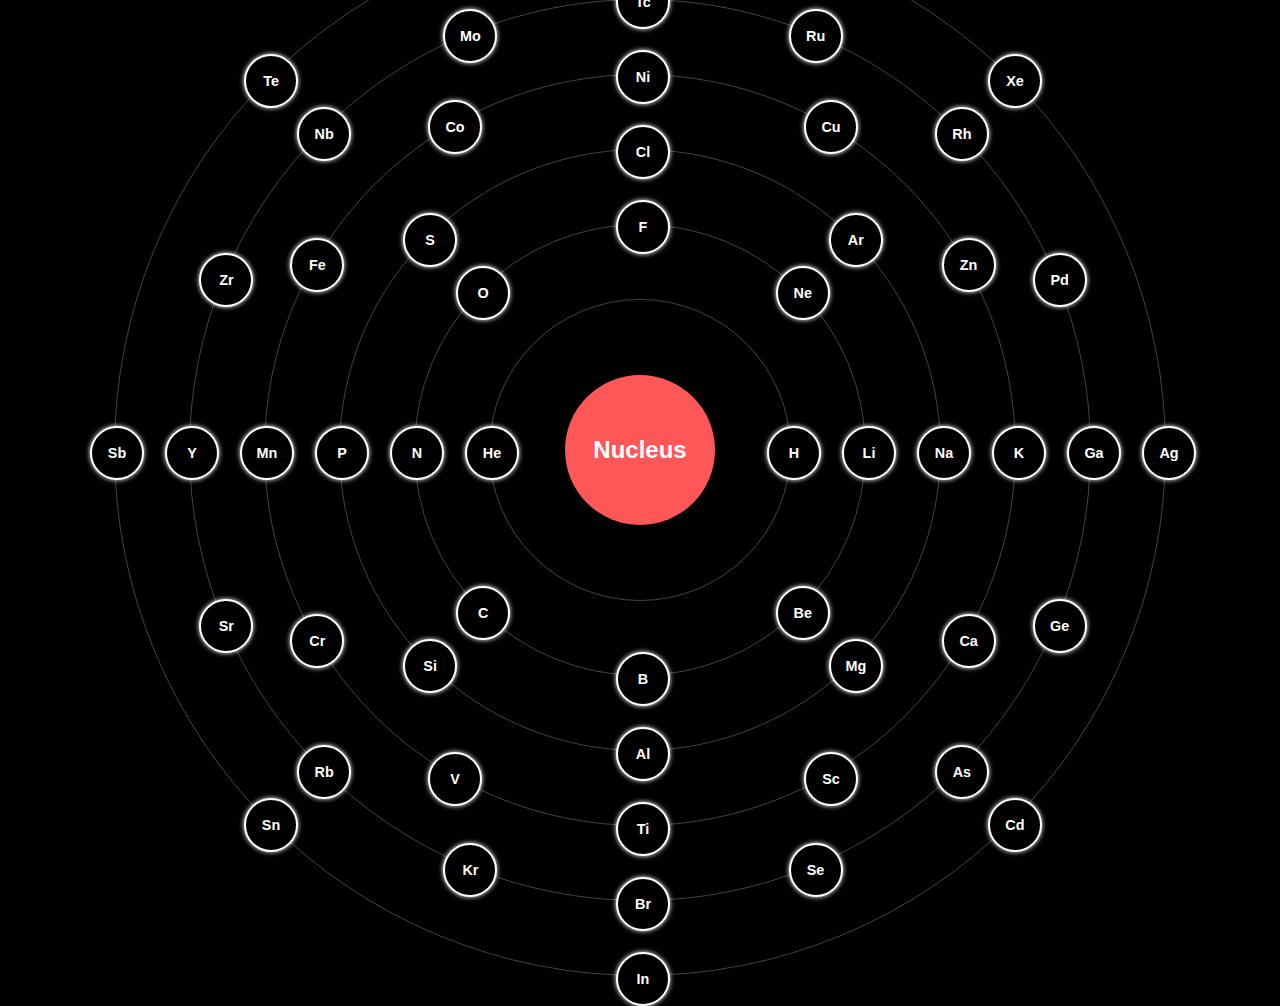
==== index.html @ cd782c0c "Update index.html" ====
<!DOCTYPE html>
<html lang="en">

<head>
    <meta charset="UTF-8">
    <meta name="viewport" content="width=device-width, initial-scale=1.0">
    <title>chemistry project</title>
    
    <script src="script.js"></script>
</head>
<link rel="stylesheet" href="style.css">
<body>
    <div class="nucleus">Nucleus</div>
    <div class="orbital shell1" id="shell1"></div>
    <div class="orbital shell2" id="shell2"></div>
    <div class="orbital shell3" id="shell3"></div>
    <div class="orbital shell4" id="shell4"></div>
    <div class="orbital shell5" id="shell5"></div>
    <div class="orbital shell6" id="shell6"></div>
</body>

</html>
---- style.css ----
body {

    font-family: Arial, sans-serif;

    display: flex;

    justify-content: center;

    align-items: center;

    height: 100vh;

    margin: 0;

    background-color: #000;
    /* Dark background */

    color: white;
    /* White text for better contrast */

    position: relative;

    overflow: hidden;
    /* Avoid scrollbars */

}

.nucleus {

    width: 150px;

    height: 150px;

    background-color: #ff5757;
    /* Soft red for nucleus */

    border-radius: 50%;

    text-align: center;

    line-height: 150px;

    position: absolute;

    z-index: 10;

    font-weight: bold;

    font-size: 1.5em;

    color: white;
    /* White text for nucleus */

}

.orbital {

    position: absolute;

    border-radius: 50%;

    border: 1px solid #444;
    /* Subtle circle lines */

    display: flex;

    justify-content: center;

    align-items: center;

    animation: spin 20s linear infinite;
    /* Default spin animation */

}

.orbital span {

    position: absolute;

    background-color: black;
    /* Dark fill */

    border: 2px solid white;
    /* White circular borders */

    border-radius: 50%;

    width: 50px;

    height: 50px;

    text-align: center;

    line-height: 50px;

    cursor: pointer;

    transform-origin: center center;

    font-size: 0.9em;

    font-weight: bold;

    color: white;
    /* White text */

    box-shadow: 0 0 5px white;
    /* Add glow effect */

}

.orbital:hover span {

    background-color: #444;
    /* Slight hover color change */

    box-shadow: 0 0 15px white;
    /* Stronger glow on hover */

}

/* Size of orbitals */

.shell1 {
    width: 300px;
    height: 300px;
    animation-duration: 15s;
}

.shell2 {
    width: 450px;
    height: 450px;
    animation-duration: 17s;
}

.shell3 {
    width: 600px;
    height: 600px;
    animation-duration: 19s;
}

.shell4 {
    width: 750px;
    height: 750px;
    animation-duration: 21s;
}

.shell5 {
    width: 900px;
    height: 900px;
    animation-duration: 23s;
}

.shell6 {
    width: 1050px;
    height: 1050px;
    animation-duration: 25s;
}

@keyframes spin {

    from {

        transform: rotate(0deg);

    }

    to {

        transform: rotate(360deg);

    }

}
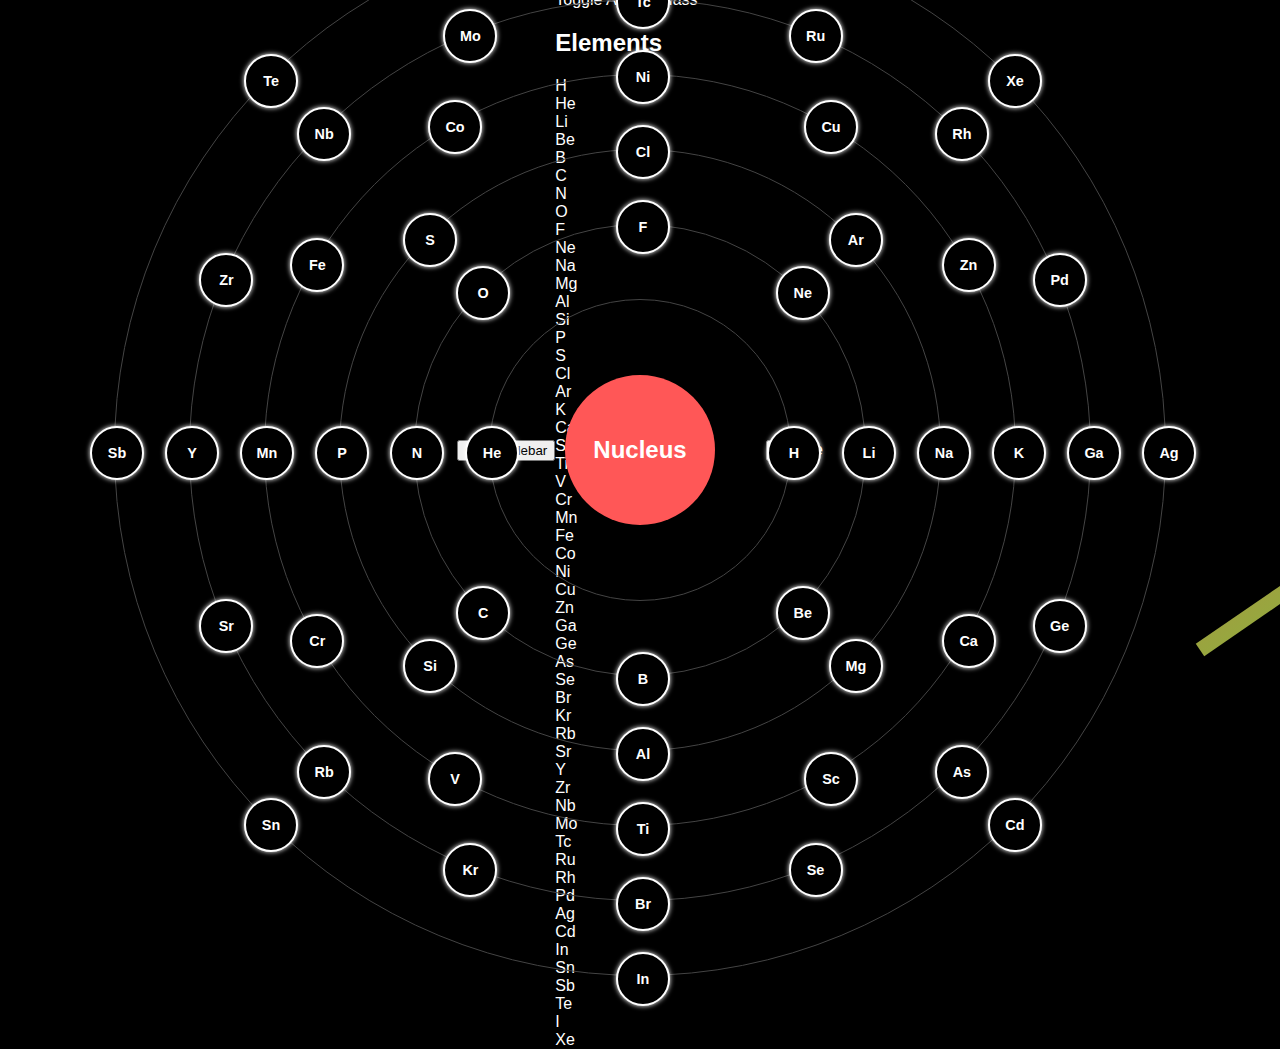
==== commit bf1b8476: "Update index.html" ====
--- a/index.html
+++ b/index.html
@@ -1,15 +1,88 @@
 <!DOCTYPE html>
-<html lang="en">
 
+<html>
 <head>
-    <meta charset="UTF-8">
-    <meta name="viewport" content="width=device-width, initial-scale=1.0">
-    <title>chemistry project</title>
+    <title>Chemistry Project</title>
+</head>
+<body>
+    <link rel="stylesheet" href="style.css">
+
+    <input type="button" class="toggle-button" id="opensidebar" value="Open Sidebar" onclick="opensidebar()">
+    <div class="sidebar" id="sidebar">
+        <h2 class="element" onclick="toggleSection('functions')">Functions</h2>
+        <div id="functions" class="collapsible">
+<div class="element" onclick="toggleElectronAffinity(); openCustomization('Electron Affinity')">Toggle Electron Affinity</div>
+<div class="element" onclick="toggleFirstIonizationEnergy(); openCustomization('First Ionization Energy')">Toggle First Ionization Energy</div>
+<div class="element" onclick="toggleElectronegativity(); openCustomization('Electronegativity')">Toggle Electronegativity</div>
+<div class="element" onclick="toggleElectronegativity(); openCustomization('Atomic Radius')">Toggle Atomic Radius</div>
+<div class="element" onclick="toggleElectronegativity(); openCustomization('Atomic Mass')">Toggle Atomic Mass</div>
+        </div>
+        <h2 class="element" onclick="toggleSection('elements')">Elements</h2>
+        <div id="elements" class="collapsible">
+            <div id="elementList" onclick=" showElementInfo()">
+                <div class="element" data-index="0">H</div>
+                <div class="element" data-index="1">He</div>
+                <div class="element" data-index="2">Li</div>
+                <div class="element" data-index="3">Be</div>
+                <div class="element" data-index="4">B</div>
+                <div class="element" data-index="5">C</div>
+                <div class="element" data-index="6">N</div>
+                <div class="element" data-index="7">O</div>
+                <div class="element" data-index="8">F</div>
+                <div class="element" data-index="9">Ne</div>
+                <div class="element" data-index="10">Na</div>
+                <div class="element" data-index="11">Mg</div>
+                <div class="element" data-index="12">Al</div>
+                <div class="element" data-index="13">Si</div>
+                <div class="element" data-index="14">P</div>
+                <div class="element" data-index="15">S</div>
+                <div class="element" data-index="16">Cl</div>
+                <div class="element" data-index="17">Ar</div>
+                <div class="element" data-index="18">K</div>
+                <div class="element" data-index="19">Ca</div>
+                <div class="element" data-index="20">Sc</div>
+                <div class="element" data-index="21">Ti</div>
+                <div class="element" data-index="22">V</div>
+                <div class="element" data-index="23">Cr</div>
+                <div class="element" data-index="24">Mn</div>
+                <div class="element" data-index="25">Fe</div>
+                <div class="element" data-index="26">Co</div>
+                <div class="element" data-index="27">Ni</div>
+                <div class="element" data-index="28">Cu</div>
+                <div class="element" data-index="29">Zn</div>
+                <div class="element" data-index="30">Ga</div>
+                <div class="element" data-index="31">Ge</div>
+                <div class="element" data-index="32">As</div>
+                <div class="element" data-index="33">Se</div>
+                <div class="element" data-index="34">Br</div>
+                <div class="element" data-index="35">Kr</div>
+                <div class="element" data-index="36">Rb</div>
+                <div class="element" data-index="37">Sr</div>
+                <div class="element" data-index="38">Y</div>
+                <div class="element" data-index="39">Zr</div>
+                <div class="element" data-index="40">Nb</div>
+                <div class="element" data-index="41">Mo</div>
+                <div class="element" data-index="42">Tc</div>
+                <div class="element" data-index="43">Ru</div>
+                <div class="element" data-index="44">Rh</div>
+                <div class="element" data-index="45">Pd</div>
+                <div class="element" data-index="46">Ag</div>
+                <div class="element" data-index="47">Cd</div>
+                <div class="element" data-index="48">In</div>
+                <div class="element" data-index="49">Sn</div>
+                <div class="element" data-index="50">Sb</div>
+                <div class="element" data-index="51">Te</div>
+                <div class="element" data-index="52">I</div>
+                <div class="element" data-index="53">Xe</div>
+            </div>
+        </div>
+    </div>
     
-    <script src="script.js"></script>
-</head>
-<link rel="stylesheet" href="style.css">
-<body>
+    <div class="customization-sidebar" id="customizationSidebar">
+        <div id="customizationContent"></div>
+        <input type="button" onclick="closeCustomization()">Close</input>
+    </div>
+ 
     <div class="nucleus">Nucleus</div>
     <div class="orbital shell1" id="shell1"></div>
     <div class="orbital shell2" id="shell2"></div>
@@ -17,6 +90,17 @@
     <div class="orbital shell4" id="shell4"></div>
     <div class="orbital shell5" id="shell5"></div>
     <div class="orbital shell6" id="shell6"></div>
+   <script src="script.js"></script>
+    <svg width="100%" height="100%" style="display:flex;position: absolute; top: 0; left: 0; pointer-events: none;">
+        <defs>
+            <linearGradient id="gradientArrow" x1="0%" y1="0%" x2="100%" y2="100%">
+                <stop offset="0%" style="stop-color:#FF4B33; stop-opacity:1" />
+                <stop offset="100%" style="stop-color:#33FF4B; stop-opacity:1" />
+            </linearGradient>
+        </defs>
+        <line id="arrow" class="arrow" x1="2000" y1="100" x2="1200" y2="650" stroke="url(#gradientArrow)" stroke-width="15" />
+    </svg>
+
 </body>
-
 </html>
+ 
--- a/style.css
+++ b/style.css
@@ -13,15 +13,15 @@
     margin: 0;
 
     background-color: #000;
-    /* Dark background */
+    
 
     color: white;
-    /* White text for better contrast */
+ 
 
     position: relative;
 
     overflow: hidden;
-    /* Avoid scrollbars */
+  
 
 }
 
@@ -32,7 +32,7 @@
     height: 150px;
 
     background-color: #ff5757;
-    /* Soft red for nucleus */
+  
 
     border-radius: 50%;
 
@@ -49,7 +49,7 @@
     font-size: 1.5em;
 
     color: white;
-    /* White text for nucleus */
+  
 
 }
 
@@ -60,7 +60,7 @@
     border-radius: 50%;
 
     border: 1px solid #444;
-    /* Subtle circle lines */
+   
 
     display: flex;
 
@@ -69,7 +69,7 @@
     align-items: center;
 
     animation: spin 20s linear infinite;
-    /* Default spin animation */
+   
 
 }
 
@@ -78,10 +78,10 @@
     position: absolute;
 
     background-color: black;
-    /* Dark fill */
+  
 
     border: 2px solid white;
-    /* White circular borders */
+   
 
     border-radius: 50%;
 
@@ -102,24 +102,24 @@
     font-weight: bold;
 
     color: white;
-    /* White text */
+  
 
     box-shadow: 0 0 5px white;
-    /* Add glow effect */
+    
 
 }
 
 .orbital:hover span {
 
     background-color: #444;
-    /* Slight hover color change */
+   
 
     box-shadow: 0 0 15px white;
-    /* Stronger glow on hover */
+  
 
 }
 
-/* Size of orbitals */
+
 
 .shell1 {
     width: 300px;
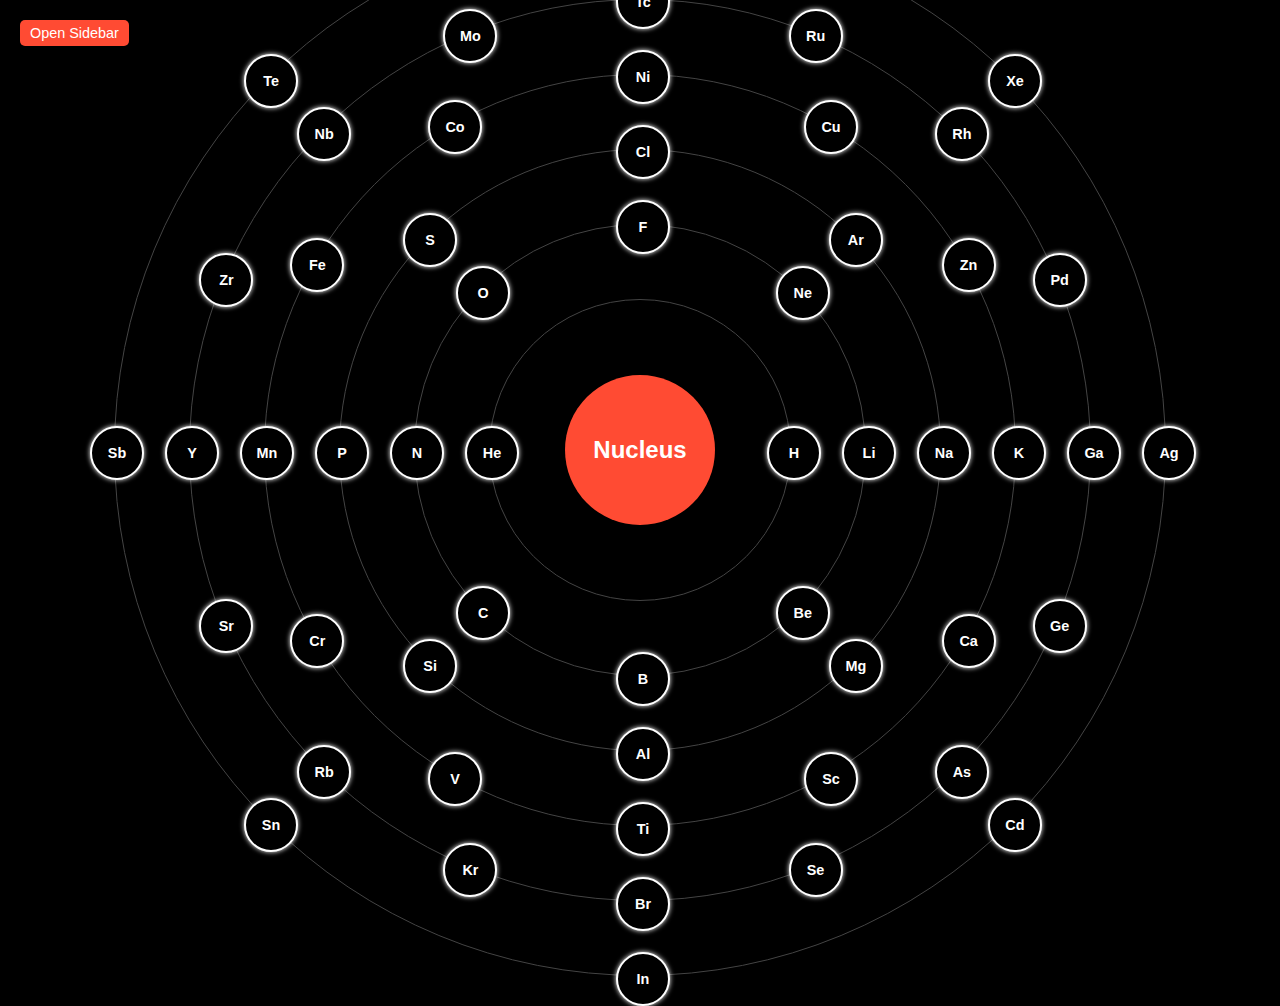
==== commit 28ce9ee1: "Update index.html" ====
--- a/index.html
+++ b/index.html
@@ -1,5 +1,4 @@
 <!DOCTYPE html>
-
 <html>
 <head>
     <title>Chemistry Project</title>
--- a/style.css
+++ b/style.css
@@ -1,174 +1,147 @@
 body {
-
     font-family: Arial, sans-serif;
-
     display: flex;
-
     justify-content: center;
-
     align-items: center;
-
     height: 100vh;
-
     margin: 0;
-
     background-color: #000;
-    
-
     color: white;
- 
-
-    position: relative;
-
     overflow: hidden;
-  
-
 }
-
 .nucleus {
-
     width: 150px;
-
     height: 150px;
-
-    background-color: #ff5757;
-  
-
+    background-color: #FF4B33;
     border-radius: 50%;
-
     text-align: center;
-
     line-height: 150px;
-
     position: absolute;
-
     z-index: 10;
-
     font-weight: bold;
-
     font-size: 1.5em;
-
     color: white;
-  
-
+    top: 50%;
+    left: 50%;
+    transform: translate(-50%, -50%);
 }
-
 .orbital {
-
     position: absolute;
-
     border-radius: 50%;
-
     border: 1px solid #444;
+    display: flex;
+    justify-content: center;
+    align-items: center;
+    animation: spin 20s linear infinite;
+    transition: transform 0.5s;
+}
+.orbital span {
+    position: absolute;
+    background-color: black;
+    border: 2px solid white;
+    border-radius: 50%;
+    width: 50px;
+    height: 50px;
+    text-align: center;
+    line-height: 50px;
+    cursor: pointer;
+    transform-origin: center center;
+    font-size: 0.9em;
+    font-weight: bold;
+    color: white;
+    box-shadow: 0 0 5px white;
+    transition: box-shadow 0.3s;
+}
+.orbital:hover span {
+    background-color: #444;
+    box-shadow: 0 0 15px white;
+}
+.glow {
+    box-shadow: 0 0 20px #FF4B33, 0 0 30px #FF4B33, 0 0 40px #FF4B33;
+}
+.shell1 { width: 300px; height: 300px; animation-duration: 5s; }
+.shell2 { width: 450px; height: 450px; animation-duration: 7s; }
+.shell3 { width: 600px; height: 600px; animation-duration: 9s; }
+.shell4 { width: 750px; height: 750px; animation-duration: 11s; }
+.shell5 { width: 900px; height: 900px; animation-duration: 13s; }
+.shell6 { width: 1050px; height: 1050px; animation-duration: 15s; }
+@keyframes spin {
+    from { transform: rotate(0deg); }
+    to { transform: rotate(360deg); }
+}
+.sidebar {
+    position: absolute;
+    top: 0;
+    left: -300px; 
+    width: 250px;
+    height: 100%;
+    background-color: #222;
+    color: white;
+    padding: 20px;
+    z-index: 20;
+    transition: left 0.3s ease;
+    overflow-y: scroll;
    
-
-    display: flex;
-
-    justify-content: center;
-
-    align-items: center;
-
-    animation: spin 20s linear infinite;
-   
-
 }
-
-.orbital span {
-
+.sidebar.active {
+    left: 0; 
+}
+.element {
+    cursor: pointer;
+    padding: 10px;
+    transition: background-color 0.3s;
+    border-radius: 5px;
+    margin: 5px 0;
+    text-align: left;
+}
+.element:hover {
+    background-color: #444;
+}
+.toggle-button {
     position: absolute;
-
-    background-color: black;
-  
-
-    border: 2px solid white;
-   
-
-    border-radius: 50%;
-
-    width: 50px;
-
-    height: 50px;
-
-    text-align: center;
-
-    line-height: 50px;
-
+    top: 20px;
+    left: 20px;
+    padding: 5px 10px;
+    background-color: #FF4B33;
+    border: none;
+    border-radius: 5px;
+    color: white;
     cursor: pointer;
-
-    transform-origin: center center;
-
+    z-index: 30;
     font-size: 0.9em;
-
-    font-weight: bold;
-
+    transition: all 0.3s;
+}
+.collapsible {
+    overflow: hidden;
+    transition: max-height 0.5s ease;
+    max-height: 0;
+}
+.arrow {
+    position: absolute;
+    width: 0;
+    height: 0;
+    border-left: 5px solid transparent;
+    border-right: 5px solid transparent;
+    transition: all 0.5s ease;
+    opacity: 0;
+    z-index: 15;
+}
+.arrow.active {
+    opacity: 1;
+}
+.customization-sidebar {
+    position: absolute;
+    top: 0;
+    right: -300px; 
+    width: 250px;
+    height: 100%;
+    background-color: #333;
     color: white;
-  
-
-    box-shadow: 0 0 5px white;
-    
-
+    padding: 20px;
+    z-index: 20;
+    transition: right 0.3s ease;
+    overflow-y: scroll;
 }
-
-.orbital:hover span {
-
-    background-color: #444;
-   
-
-    box-shadow: 0 0 15px white;
-  
-
+.customization-sidebar.active {
+    right: 0; 
 }
-
-
-
-.shell1 {
-    width: 300px;
-    height: 300px;
-    animation-duration: 15s;
-}
-
-.shell2 {
-    width: 450px;
-    height: 450px;
-    animation-duration: 17s;
-}
-
-.shell3 {
-    width: 600px;
-    height: 600px;
-    animation-duration: 19s;
-}
-
-.shell4 {
-    width: 750px;
-    height: 750px;
-    animation-duration: 21s;
-}
-
-.shell5 {
-    width: 900px;
-    height: 900px;
-    animation-duration: 23s;
-}
-
-.shell6 {
-    width: 1050px;
-    height: 1050px;
-    animation-duration: 25s;
-}
-
-@keyframes spin {
-
-    from {
-
-        transform: rotate(0deg);
-
-    }
-
-    to {
-
-        transform: rotate(360deg);
-
-    }
-
-}
